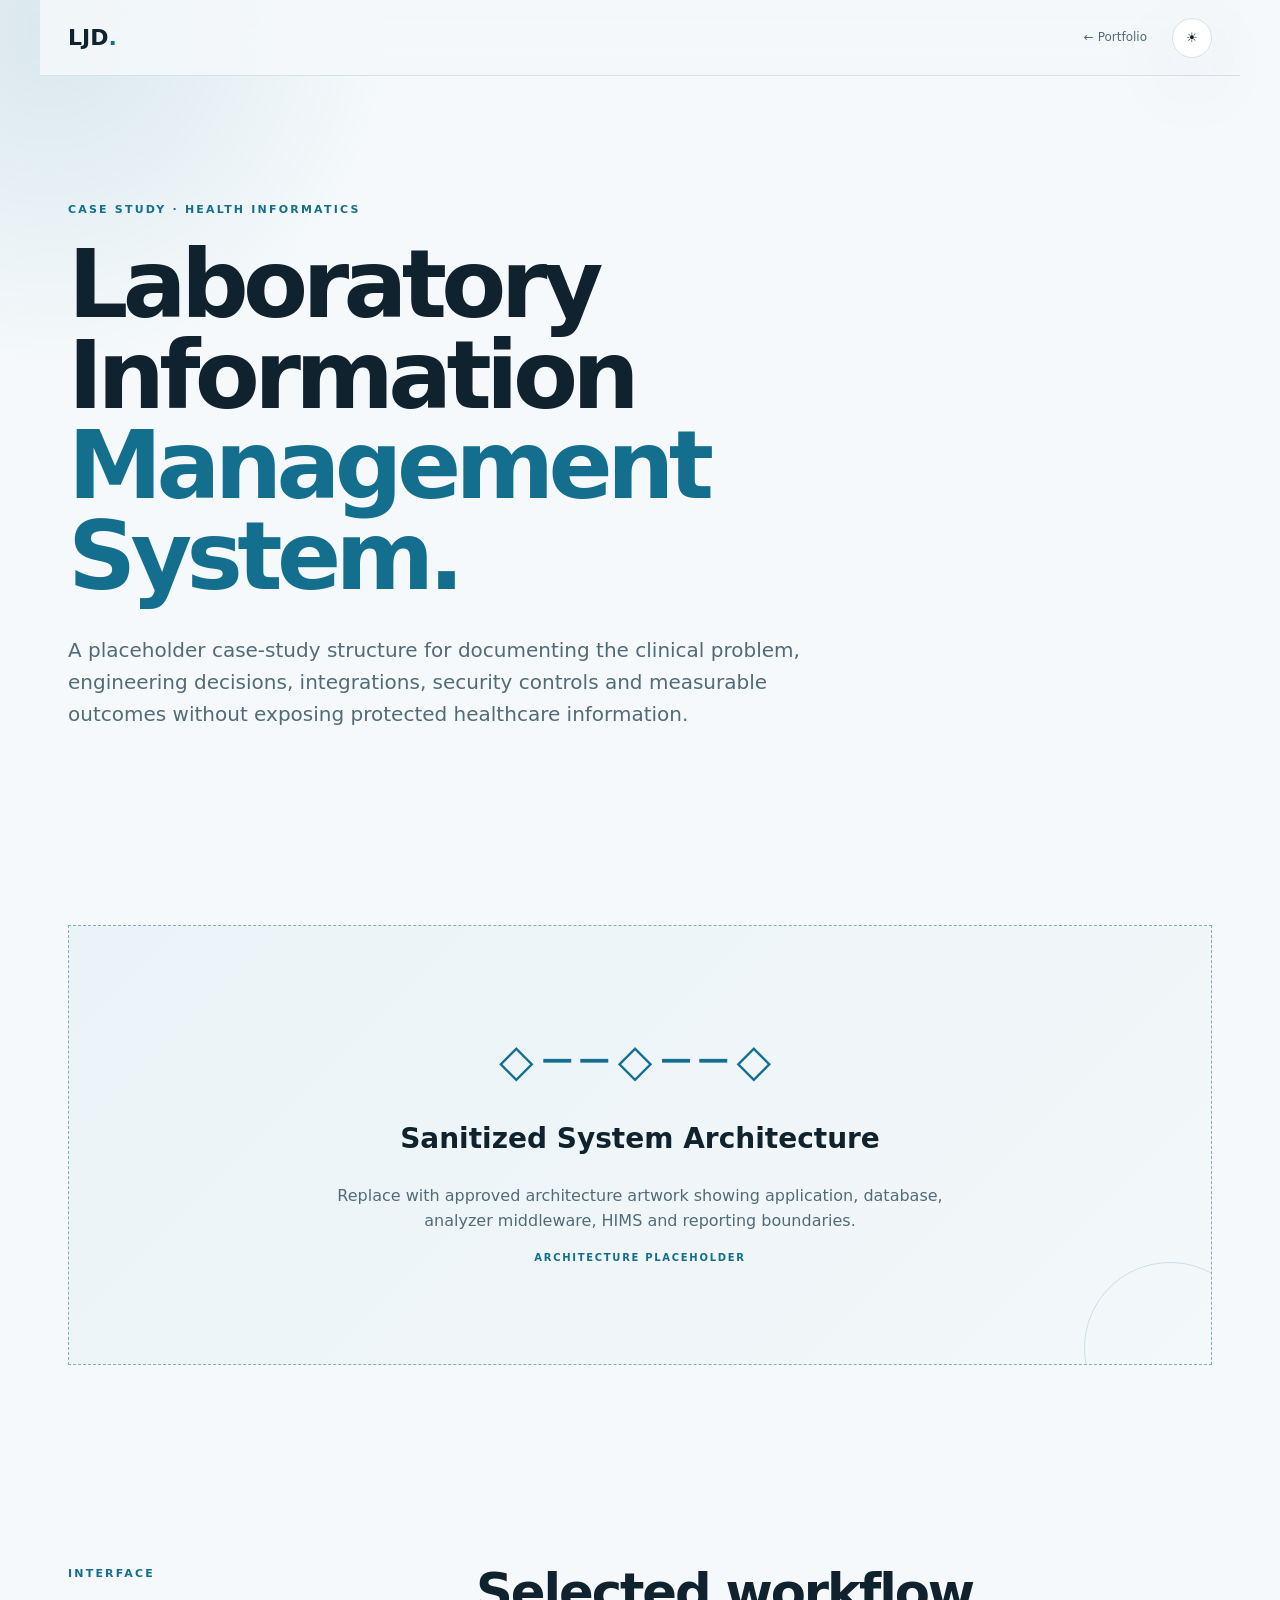
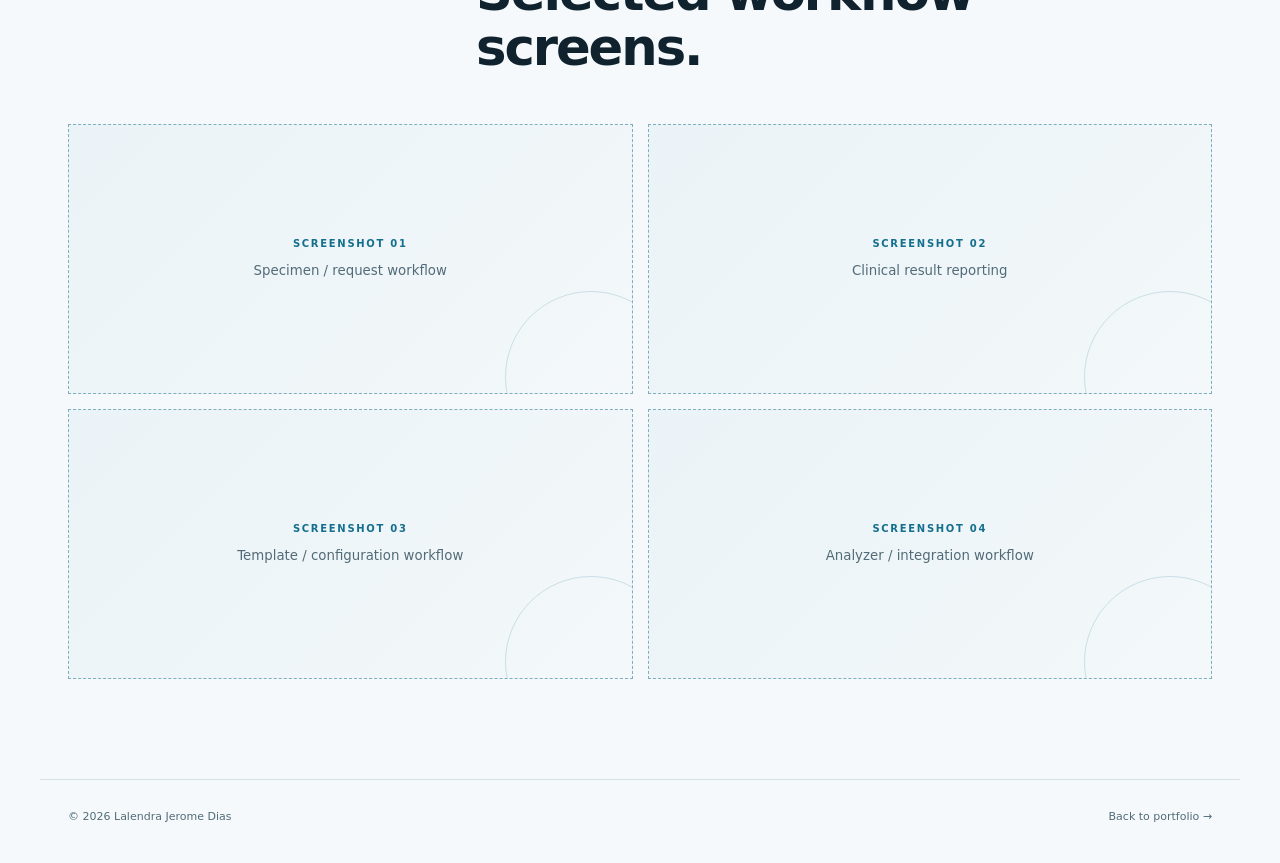
==== case-studies/lims.html @ 82908495 "Add LIMS case study placeholder page" ====
<!doctype html><html lang="en"><head><meta charset="utf-8"><meta name="viewport" content="width=device-width,initial-scale=1"><title>LIMS Case Study | Lalendra Dias</title><link rel="stylesheet" href="../assets/style.css"><script defer src="../assets/app.js"></script></head><body><header class="nav"><a class="brand" href="../index.html">LJD<span>.</span></a><nav><a href="../index.html#work">← Portfolio</a></nav><button id="theme" aria-label="Toggle theme"><span class="sun">☀</span><span class="moon">☾</span></button></header><main><section class="hero reveal"><div class="eyebrow">CASE STUDY · HEALTH INFORMATICS</div><h1>Laboratory Information <em>Management System.</em></h1><p class="lead">A placeholder case-study structure for documenting the clinical problem, engineering decisions, integrations, security controls and measurable outcomes without exposing protected healthcare information.</p></section><section><div class="architecture-placeholder reveal"><div class="diagram-icon">◇──◇──◇</div><h3>Sanitized System Architecture</h3><p>Replace with approved architecture artwork showing application, database, analyzer middleware, HIMS and reporting boundaries.</p><span>ARCHITECTURE PLACEHOLDER</span></div></section><section><div class="section-head reveal"><span>INTERFACE</span><h2>Selected workflow screens.</h2></div><div class="grid"><div class="shot reveal"><span>SCREENSHOT 01</span><small>Specimen / request workflow</small></div><div class="shot reveal"><span>SCREENSHOT 02</span><small>Clinical result reporting</small></div><div class="shot reveal"><span>SCREENSHOT 03</span><small>Template / configuration workflow</small></div><div class="shot reveal"><span>SCREENSHOT 04</span><small>Analyzer / integration workflow</small></div></div></section></main><footer><span>© <span id="year"></span> Lalendra Jerome Dias</span><a href="../index.html">Back to portfolio →</a></footer></body></html>
---- assets/style.css ----
:root{--bg:#071018;--panel:#0c1822;--panel2:#10232f;--text:#edf5f8;--muted:#91a7b5;--accent:#68c4df;--accent2:#86e1c3;--line:#203640;--shadow:0 24px 80px rgba(0,0,0,.2);--max:1200px}*{box-sizing:border-box}html{scroll-behavior:smooth;scroll-padding-top:90px}body{margin:0;background:var(--bg);color:var(--text);font-family:Inter,ui-sans-serif,system-ui,-apple-system,BlinkMacSystemFont,"Segoe UI",sans-serif;line-height:1.6;transition:background .45s,color .45s;overflow-x:hidden}body.light{--bg:#f5f9fb;--panel:#fff;--panel2:#eaf3f7;--text:#10222d;--muted:#526b78;--accent:#146f8e;--accent2:#177a63;--line:#d4e2e8;--shadow:0 24px 80px rgba(35,70,85,.1)}body:before{content:"";position:fixed;width:700px;height:700px;left:-300px;top:-320px;background:radial-gradient(circle,color-mix(in srgb,var(--accent) 12%,transparent),transparent 68%);pointer-events:none;z-index:-1}.cursor-glow{position:fixed;width:360px;height:360px;border-radius:50%;background:radial-gradient(circle,color-mix(in srgb,var(--accent) 7%,transparent),transparent 70%);transform:translate(-50%,-50%);pointer-events:none;z-index:-1;transition:opacity .3s}.nav{height:76px;max-width:var(--max);margin:auto;padding:0 28px;display:flex;align-items:center;border-bottom:1px solid var(--line);position:sticky;top:0;background:color-mix(in srgb,var(--bg) 86%,transparent);backdrop-filter:blur(18px);z-index:20}.brand{font-size:22px;font-weight:900;margin-right:auto}.brand span,.hero em{color:var(--accent)}a{color:inherit;text-decoration:none}.nav nav{display:flex;gap:23px;font-size:12px;color:var(--muted)}.nav nav a{transition:.2s}.nav nav a:hover{color:var(--text)}#theme{margin-left:25px;border:1px solid var(--line);background:var(--panel);color:var(--text);border-radius:50%;width:40px;height:40px;cursor:pointer;position:relative;box-shadow:var(--shadow)}#theme span{position:absolute;inset:0;display:grid;place-items:center;transition:.35s}.sun{opacity:0;transform:rotate(-80deg) scale(.6)}body.light .sun{opacity:1;transform:none}body.light .moon{opacity:0;transform:rotate(80deg) scale(.6)}main,footer{max-width:var(--max);margin:auto;padding:0 28px}.hero{padding:125px 0 75px}.eyebrow,.section-head>span,.contact>span{font-size:11px;letter-spacing:.2em;color:var(--accent);font-weight:850}.hero h1{font-size:clamp(50px,7.4vw,96px);line-height:.96;letter-spacing:-.06em;max-width:1050px;margin:20px 0 32px}.hero h1 em{font-style:normal}.lead{font-size:20px;color:var(--muted);max-width:780px}.lead strong{color:var(--text)}.actions{display:flex;gap:12px;margin:38px 0 76px}.primary,.secondary{display:inline-block;padding:13px 20px;border-radius:7px;font-weight:780;font-size:13px;transition:.25s}.primary{background:var(--accent);color:var(--bg)}.primary:hover{transform:translateY(-2px);box-shadow:0 10px 35px color-mix(in srgb,var(--accent) 20%,transparent)}.secondary{border:1px solid var(--line)}.secondary:hover{border-color:var(--accent)}.metrics{border-top:1px solid var(--line);border-bottom:1px solid var(--line);display:grid;grid-template-columns:repeat(4,1fr)}.metrics div{padding:27px 20px;border-right:1px solid var(--line)}.metrics div:first-child{padding-left:0}.metrics div:last-child{border:0}.metrics b{display:block;font-size:20px}.metrics span{font-size:11px;color:var(--muted)}section:not(.hero){padding:100px 0}.section-head{display:grid;grid-template-columns:1fr 2fr;gap:40px;margin-bottom:50px}.section-head h2{font-size:clamp(31px,4vw,53px);line-height:1.06;letter-spacing:-.04em;margin:0}.grid{display:grid;grid-template-columns:repeat(2,1fr);gap:15px}.project{background:var(--panel);border:1px solid var(--line);padding:34px;min-height:290px;position:relative;transition:transform .35s,border .35s,box-shadow .35s}.project:hover{transform:translateY(-5px);border-color:color-mix(in srgb,var(--accent) 65%,var(--line));box-shadow:var(--shadow)}.project.featured{grid-column:1/-1;min-height:390px;display:grid;grid-template-columns:1.15fr .85fr;gap:35px;align-items:stretch}.project-copy{display:flex;flex-direction:column;align-items:flex-start;justify-content:center}.tag{font-size:10px;letter-spacing:.15em;color:var(--accent);font-weight:850}.project h3{font-size:27px;letter-spacing:-.025em;margin:16px 0 10px}.project p,.research p{color:var(--muted)}.project a,.activity-card a{display:inline-block;margin-top:18px;color:var(--accent);font-weight:750;font-size:13px}.chips{display:flex;gap:8px;flex-wrap:wrap;margin-top:20px}.chips span{border:1px solid var(--line);padding:5px 9px;border-radius:20px;font-size:10px;color:var(--muted)}.privacy{font-size:11px;color:var(--muted);margin-top:18px}.shot,.architecture-placeholder{background:linear-gradient(135deg,var(--panel2),color-mix(in srgb,var(--accent) 5%,var(--panel)));border:1px dashed color-mix(in srgb,var(--accent) 45%,var(--line));position:relative;overflow:hidden}.shot:after,.architecture-placeholder:after{content:"";position:absolute;width:170px;height:170px;border:1px solid color-mix(in srgb,var(--accent) 18%,transparent);border-radius:50%;right:-45px;bottom:-70px}.shot{min-height:270px;display:flex;flex-direction:column;align-items:center;justify-content:center;text-align:center;padding:25px}.shot.compact{min-height:150px;margin:-10px -10px 27px}.shot span,.architecture-placeholder>span,.activity-card.placeholder>span{font-size:10px;letter-spacing:.17em;color:var(--accent);font-weight:800}.shot small{color:var(--muted);margin-top:8px}.architecture-placeholder{min-height:440px;display:flex;flex-direction:column;align-items:center;justify-content:center;text-align:center;padding:50px}.architecture-placeholder h3{font-size:28px;margin:20px 0 5px}.architecture-placeholder p{max-width:650px;color:var(--muted)}.diagram-icon{font-size:45px;letter-spacing:10px;color:var(--accent)}.timeline{position:relative;margin-left:17%}.timeline:before{content:"";position:absolute;left:104px;top:8px;bottom:8px;width:1px;background:var(--line)}.timeline-item{display:grid;grid-template-columns:105px 1fr;gap:45px;position:relative;padding:0 0 48px}.timeline-item:before{content:"";width:9px;height:9px;background:var(--accent);border:5px solid var(--bg);border-radius:50%;position:absolute;left:96px;top:5px}.timeline-item time{font-size:11px;color:var(--accent);font-weight:800}.timeline-item h3{margin:0 0 7px;font-size:22px}.timeline-item p{color:var(--muted);max-width:700px;margin:0}.credentials{display:grid;grid-template-columns:repeat(2,1fr);gap:14px}.credential{padding:32px;border:1px solid var(--line);background:var(--panel);min-height:210px;transition:.3s}.credential:hover{border-color:var(--accent);transform:translateY(-3px)}.credential>span{font-size:10px;letter-spacing:.15em;color:var(--accent);font-weight:800}.credential h3{font-size:23px;margin:25px 0 5px}.credential p{color:var(--muted);margin:0}.credential strong{display:block;margin-top:12px;color:var(--accent)}.credential.placeholder{border-style:dashed}.activity-grid{display:grid;grid-template-columns:.75fr 1.25fr;gap:14px}.activity-card{background:var(--panel);border:1px solid var(--line);padding:36px;min-height:300px}.activity-mark{font-size:50px;color:var(--accent)}.activity-card h3{font-size:25px}.activity-card p{color:var(--muted)}.activity-card.placeholder{border-style:dashed}.fake-contrib{height:100px;margin-top:28px;background-image:linear-gradient(90deg,color-mix(in srgb,var(--accent) 13%,transparent) 9px,transparent 9px),linear-gradient(color-mix(in srgb,var(--accent) 13%,transparent) 9px,transparent 9px);background-size:14px 14px}.research{display:grid;grid-template-columns:1.4fr 1fr;gap:80px;background:var(--panel);padding-left:46px!important;padding-right:46px!important;border:1px solid var(--line)}.research h2{font-size:46px;line-height:1.04;letter-spacing:-.04em}.research-list{display:flex;flex-direction:column;justify-content:center}.research-list span{padding:17px 0;border-bottom:1px solid var(--line);font-weight:650}.contact{border-top:1px solid var(--line);text-align:center}.contact h2{font-size:clamp(35px,5vw,61px);max-width:920px;margin:18px auto 45px;line-height:1.04;letter-spacing:-.045em}.contact-cards{display:grid;grid-template-columns:repeat(3,1fr);gap:12px;text-align:left}.contact-cards a{padding:23px;border:1px solid var(--line);background:var(--panel);transition:.3s}.contact-cards a:hover{transform:translateY(-4px);border-color:var(--accent)}.contact-cards small{display:block;color:var(--muted);font-size:9px;letter-spacing:.16em;margin-bottom:7px}.contact-cards strong{font-size:14px}footer{border-top:1px solid var(--line);padding-top:28px;padding-bottom:38px;display:flex;justify-content:space-between;color:var(--muted);font-size:11px}.reveal{opacity:0;transform:translateY(25px);transition:opacity .75s cubic-bezier(.2,.7,.2,1),transform .75s cubic-bezier(.2,.7,.2,1)}.reveal.visible{opacity:1;transform:none}@media(prefers-reduced-motion:reduce){*{scroll-behavior:auto!important}.reveal{opacity:1;transform:none;transition:none}.cursor-glow{display:none}}@media(max-width:900px){.nav nav{display:none}.project.featured,.section-head,.research,.activity-grid{grid-template-columns:1fr}.timeline{margin-left:0}.research{gap:20px}.contact-cards{grid-template-columns:1fr}}@media(max-width:700px){main,footer,.nav{padding-left:20px;padding-right:20px}.hero{padding-top:85px}.metrics,.grid,.credentials{grid-template-columns:1fr}.metrics div{border-right:0;border-bottom:1px solid var(--line);padding-left:0}.project.featured{grid-column:auto}.architecture-placeholder{min-height:350px;padding:30px}.timeline:before{left:0}.timeline-item{grid-template-columns:1fr;padding-left:28px;gap:5px}.timeline-item:before{left:-8px}.research{padding:30px 25px!important}.research h2{font-size:36px}.section-head{gap:12px}footer{gap:15px;flex-direction:column}.cursor-glow{display:none}}
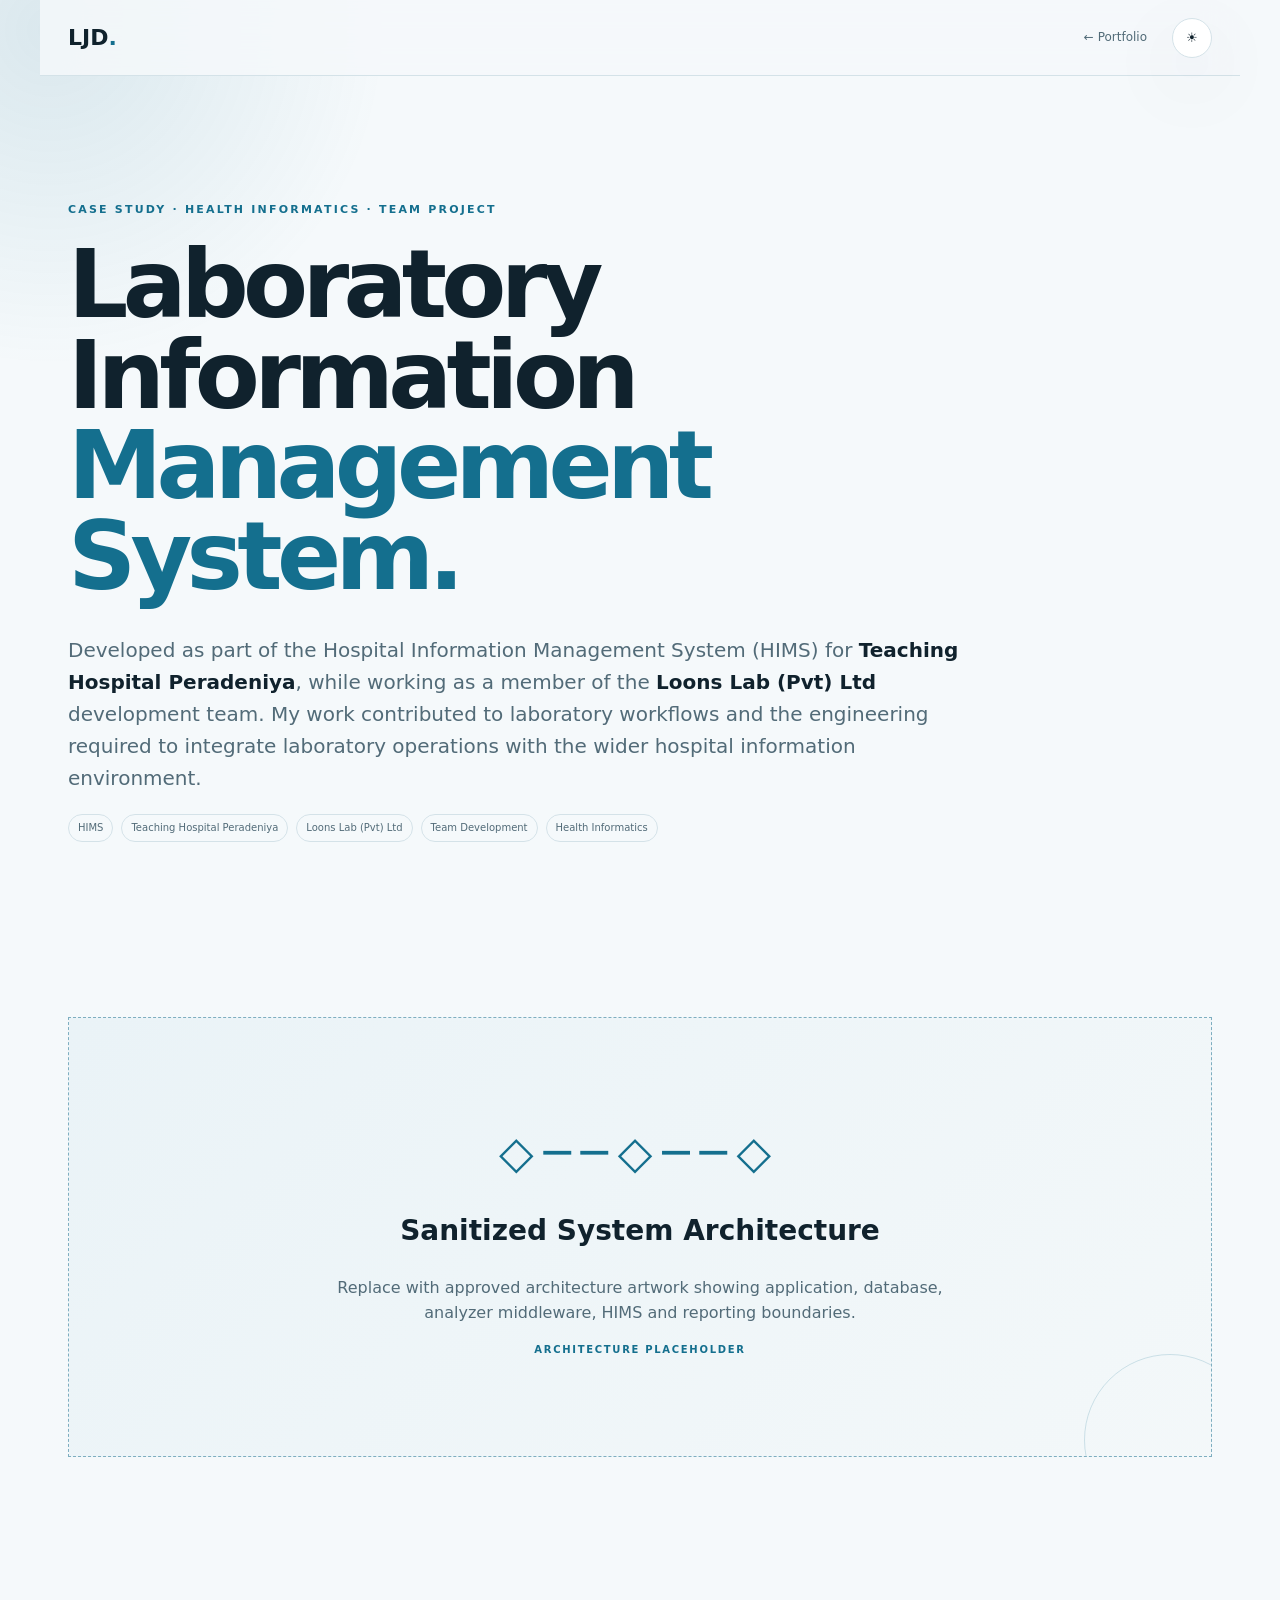
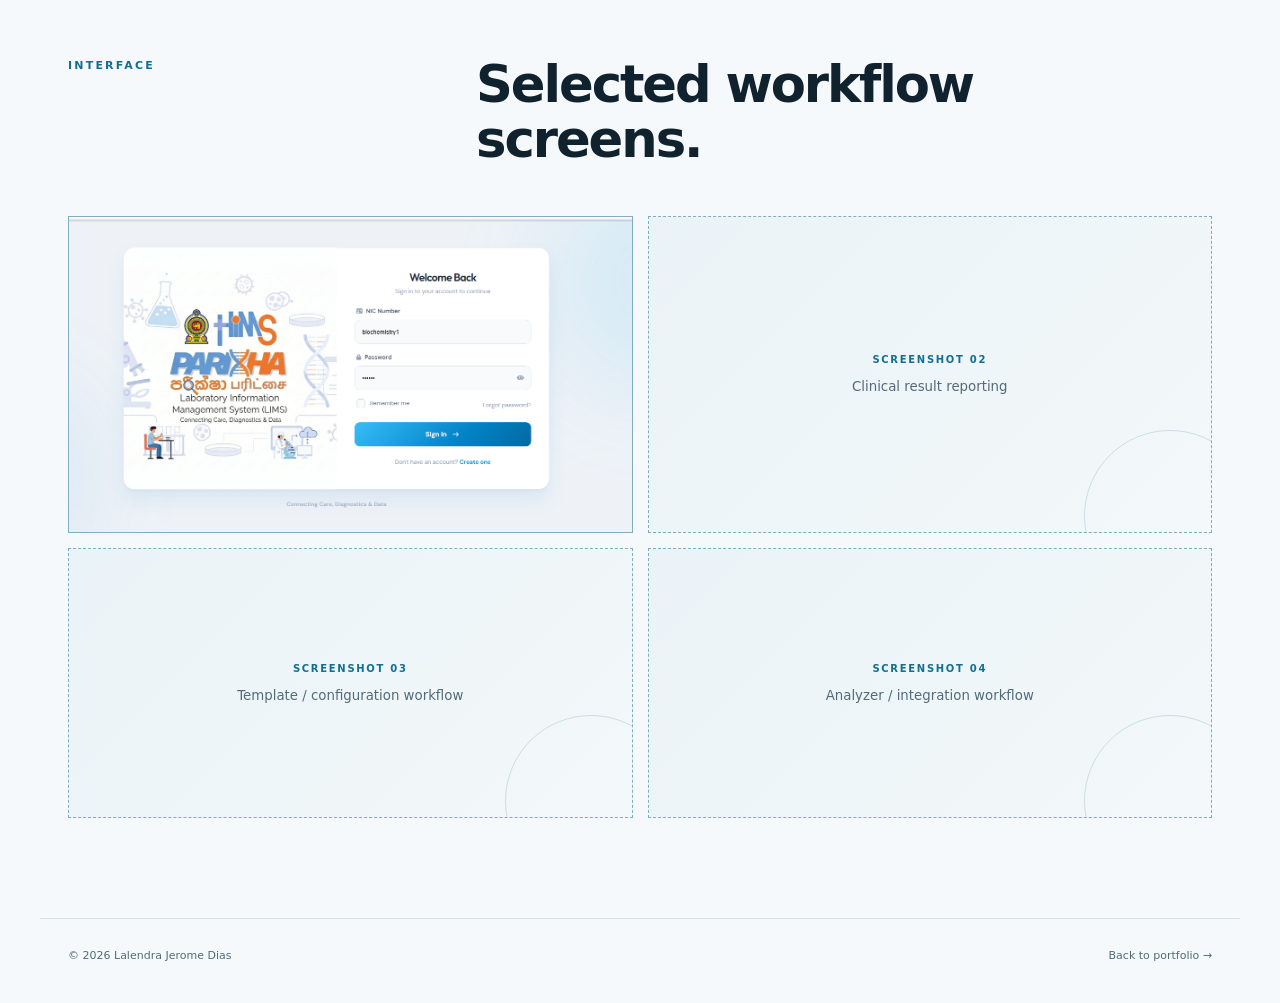
==== commit 0ffa29a8: "Add LIMS project context and attribution" ====
--- a/case-studies/lims.html
+++ b/case-studies/lims.html
@@ -1 +1 @@
-<!doctype html><html lang="en"><head><meta charset="utf-8"><meta name="viewport" content="width=device-width,initial-scale=1"><title>LIMS Case Study | Lalendra Dias</title><link rel="stylesheet" href="../assets/style.css"><script defer src="../assets/app.js"></script></head><body><header class="nav"><a class="brand" href="../index.html">LJD<span>.</span></a><nav><a href="../index.html#work">← Portfolio</a></nav><button id="theme" aria-label="Toggle theme"><span class="sun">☀</span><span class="moon">☾</span></button></header><main><section class="hero reveal"><div class="eyebrow">CASE STUDY · HEALTH INFORMATICS</div><h1>Laboratory Information <em>Management System.</em></h1><p class="lead">A placeholder case-study structure for documenting the clinical problem, engineering decisions, integrations, security controls and measurable outcomes without exposing protected healthcare information.</p></section><section><div class="architecture-placeholder reveal"><div class="diagram-icon">◇──◇──◇</div><h3>Sanitized System Architecture</h3><p>Replace with approved architecture artwork showing application, database, analyzer middleware, HIMS and reporting boundaries.</p><span>ARCHITECTURE PLACEHOLDER</span></div></section><section><div class="section-head reveal"><span>INTERFACE</span><h2>Selected workflow screens.</h2></div><div class="grid"><div class="shot reveal"><span>SCREENSHOT 01</span><small>Specimen / request workflow</small></div><div class="shot reveal"><span>SCREENSHOT 02</span><small>Clinical result reporting</small></div><div class="shot reveal"><span>SCREENSHOT 03</span><small>Template / configuration workflow</small></div><div class="shot reveal"><span>SCREENSHOT 04</span><small>Analyzer / integration workflow</small></div></div></section></main><footer><span>© <span id="year"></span> Lalendra Jerome Dias</span><a href="../index.html">Back to portfolio →</a></footer></body></html>+<!doctype html><html lang="en"><head><meta charset="utf-8"><meta name="viewport" content="width=device-width,initial-scale=1"><title>LIMS Case Study | Lalendra Dias</title><link rel="stylesheet" href="../assets/style.css"><script defer src="../assets/app.js"></script></head><body><header class="nav"><a class="brand" href="../index.html">LJD<span>.</span></a><nav><a href="../index.html#work">← Portfolio</a></nav><button id="theme" aria-label="Toggle theme"><span class="sun">☀</span><span class="moon">☾</span></button></header><main><section class="hero reveal"><div class="eyebrow">CASE STUDY · HEALTH INFORMATICS · TEAM PROJECT</div><h1>Laboratory Information <em>Management System.</em></h1><p class="lead">Developed as part of the Hospital Information Management System (HIMS) for <strong>Teaching Hospital Peradeniya</strong>, while working as a member of the <strong>Loons Lab (Pvt) Ltd</strong> development team. My work contributed to laboratory workflows and the engineering required to integrate laboratory operations with the wider hospital information environment.</p><div class="chips"><span>HIMS</span><span>Teaching Hospital Peradeniya</span><span>Loons Lab (Pvt) Ltd</span><span>Team Development</span><span>Health Informatics</span></div></section><section><div class="architecture-placeholder reveal"><div class="diagram-icon">◇──◇──◇</div><h3>Sanitized System Architecture</h3><p>Replace with approved architecture artwork showing application, database, analyzer middleware, HIMS and reporting boundaries.</p><span>ARCHITECTURE PLACEHOLDER</span></div></section><section><div class="section-head reveal"><span>INTERFACE</span><h2>Selected workflow screens.</h2></div><div class="grid"><div class="shot project-image reveal"><img src="../assets/lis-system.png" alt="Pariksha Laboratory Information Management System interface"></div><div class="shot reveal"><span>SCREENSHOT 02</span><small>Clinical result reporting</small></div><div class="shot reveal"><span>SCREENSHOT 03</span><small>Template / configuration workflow</small></div><div class="shot reveal"><span>SCREENSHOT 04</span><small>Analyzer / integration workflow</small></div></div></section></main><footer><span>© <span id="year"></span> Lalendra Jerome Dias</span><a href="../index.html">Back to portfolio →</a></footer></body></html>
--- a/assets/style.css
+++ b/assets/style.css
@@ -1 +1 @@
-:root{--bg:#071018;--panel:#0c1822;--panel2:#10232f;--text:#edf5f8;--muted:#91a7b5;--accent:#68c4df;--accent2:#86e1c3;--line:#203640;--shadow:0 24px 80px rgba(0,0,0,.2);--max:1200px}*{box-sizing:border-box}html{scroll-behavior:smooth;scroll-padding-top:90px}body{margin:0;background:var(--bg);color:var(--text);font-family:Inter,ui-sans-serif,system-ui,-apple-system,BlinkMacSystemFont,"Segoe UI",sans-serif;line-height:1.6;transition:background .45s,color .45s;overflow-x:hidden}body.light{--bg:#f5f9fb;--panel:#fff;--panel2:#eaf3f7;--text:#10222d;--muted:#526b78;--accent:#146f8e;--accent2:#177a63;--line:#d4e2e8;--shadow:0 24px 80px rgba(35,70,85,.1)}body:before{content:"";position:fixed;width:700px;height:700px;left:-300px;top:-320px;background:radial-gradient(circle,color-mix(in srgb,var(--accent) 12%,transparent),transparent 68%);pointer-events:none;z-index:-1}.cursor-glow{position:fixed;width:360px;height:360px;border-radius:50%;background:radial-gradient(circle,color-mix(in srgb,var(--accent) 7%,transparent),transparent 70%);transform:translate(-50%,-50%);pointer-events:none;z-index:-1;transition:opacity .3s}.nav{height:76px;max-width:var(--max);margin:auto;padding:0 28px;display:flex;align-items:center;border-bottom:1px solid var(--line);position:sticky;top:0;background:color-mix(in srgb,var(--bg) 86%,transparent);backdrop-filter:blur(18px);z-index:20}.brand{font-size:22px;font-weight:900;margin-right:auto}.brand span,.hero em{color:var(--accent)}a{color:inherit;text-decoration:none}.nav nav{display:flex;gap:23px;font-size:12px;color:var(--muted)}.nav nav a{transition:.2s}.nav nav a:hover{color:var(--text)}#theme{margin-left:25px;border:1px solid var(--line);background:var(--panel);color:var(--text);border-radius:50%;width:40px;height:40px;cursor:pointer;position:relative;box-shadow:var(--shadow)}#theme span{position:absolute;inset:0;display:grid;place-items:center;transition:.35s}.sun{opacity:0;transform:rotate(-80deg) scale(.6)}body.light .sun{opacity:1;transform:none}body.light .moon{opacity:0;transform:rotate(80deg) scale(.6)}main,footer{max-width:var(--max);margin:auto;padding:0 28px}.hero{padding:125px 0 75px}.eyebrow,.section-head>span,.contact>span{font-size:11px;letter-spacing:.2em;color:var(--accent);font-weight:850}.hero h1{font-size:clamp(50px,7.4vw,96px);line-height:.96;letter-spacing:-.06em;max-width:1050px;margin:20px 0 32px}.hero h1 em{font-style:normal}.lead{font-size:20px;color:var(--muted);max-width:780px}.lead strong{color:var(--text)}.actions{display:flex;gap:12px;margin:38px 0 76px}.primary,.secondary{display:inline-block;padding:13px 20px;border-radius:7px;font-weight:780;font-size:13px;transition:.25s}.primary{background:var(--accent);color:var(--bg)}.primary:hover{transform:translateY(-2px);box-shadow:0 10px 35px color-mix(in srgb,var(--accent) 20%,transparent)}.secondary{border:1px solid var(--line)}.secondary:hover{border-color:var(--accent)}.metrics{border-top:1px solid var(--line);border-bottom:1px solid var(--line);display:grid;grid-template-columns:repeat(4,1fr)}.metrics div{padding:27px 20px;border-right:1px solid var(--line)}.metrics div:first-child{padding-left:0}.metrics div:last-child{border:0}.metrics b{display:block;font-size:20px}.metrics span{font-size:11px;color:var(--muted)}section:not(.hero){padding:100px 0}.section-head{display:grid;grid-template-columns:1fr 2fr;gap:40px;margin-bottom:50px}.section-head h2{font-size:clamp(31px,4vw,53px);line-height:1.06;letter-spacing:-.04em;margin:0}.grid{display:grid;grid-template-columns:repeat(2,1fr);gap:15px}.project{background:var(--panel);border:1px solid var(--line);padding:34px;min-height:290px;position:relative;transition:transform .35s,border .35s,box-shadow .35s}.project:hover{transform:translateY(-5px);border-color:color-mix(in srgb,var(--accent) 65%,var(--line));box-shadow:var(--shadow)}.project.featured{grid-column:1/-1;min-height:390px;display:grid;grid-template-columns:1.15fr .85fr;gap:35px;align-items:stretch}.project-copy{display:flex;flex-direction:column;align-items:flex-start;justify-content:center}.tag{font-size:10px;letter-spacing:.15em;color:var(--accent);font-weight:850}.project h3{font-size:27px;letter-spacing:-.025em;margin:16px 0 10px}.project p,.research p{color:var(--muted)}.project a,.activity-card a{display:inline-block;margin-top:18px;color:var(--accent);font-weight:750;font-size:13px}.chips{display:flex;gap:8px;flex-wrap:wrap;margin-top:20px}.chips span{border:1px solid var(--line);padding:5px 9px;border-radius:20px;font-size:10px;color:var(--muted)}.privacy{font-size:11px;color:var(--muted);margin-top:18px}.shot,.architecture-placeholder{background:linear-gradient(135deg,var(--panel2),color-mix(in srgb,var(--accent) 5%,var(--panel)));border:1px dashed color-mix(in srgb,var(--accent) 45%,var(--line));position:relative;overflow:hidden}.shot:after,.architecture-placeholder:after{content:"";position:absolute;width:170px;height:170px;border:1px solid color-mix(in srgb,var(--accent) 18%,transparent);border-radius:50%;right:-45px;bottom:-70px}.shot{min-height:270px;display:flex;flex-direction:column;align-items:center;justify-content:center;text-align:center;padding:25px}.shot.compact{min-height:150px;margin:-10px -10px 27px}.shot span,.architecture-placeholder>span,.activity-card.placeholder>span{font-size:10px;letter-spacing:.17em;color:var(--accent);font-weight:800}.shot small{color:var(--muted);margin-top:8px}.architecture-placeholder{min-height:440px;display:flex;flex-direction:column;align-items:center;justify-content:center;text-align:center;padding:50px}.architecture-placeholder h3{font-size:28px;margin:20px 0 5px}.architecture-placeholder p{max-width:650px;color:var(--muted)}.diagram-icon{font-size:45px;letter-spacing:10px;color:var(--accent)}.timeline{position:relative;margin-left:17%}.timeline:before{content:"";position:absolute;left:104px;top:8px;bottom:8px;width:1px;background:var(--line)}.timeline-item{display:grid;grid-template-columns:105px 1fr;gap:45px;position:relative;padding:0 0 48px}.timeline-item:before{content:"";width:9px;height:9px;background:var(--accent);border:5px solid var(--bg);border-radius:50%;position:absolute;left:96px;top:5px}.timeline-item time{font-size:11px;color:var(--accent);font-weight:800}.timeline-item h3{margin:0 0 7px;font-size:22px}.timeline-item p{color:var(--muted);max-width:700px;margin:0}.credentials{display:grid;grid-template-columns:repeat(2,1fr);gap:14px}.credential{padding:32px;border:1px solid var(--line);background:var(--panel);min-height:210px;transition:.3s}.credential:hover{border-color:var(--accent);transform:translateY(-3px)}.credential>span{font-size:10px;letter-spacing:.15em;color:var(--accent);font-weight:800}.credential h3{font-size:23px;margin:25px 0 5px}.credential p{color:var(--muted);margin:0}.credential strong{display:block;margin-top:12px;color:var(--accent)}.credential.placeholder{border-style:dashed}.activity-grid{display:grid;grid-template-columns:.75fr 1.25fr;gap:14px}.activity-card{background:var(--panel);border:1px solid var(--line);padding:36px;min-height:300px}.activity-mark{font-size:50px;color:var(--accent)}.activity-card h3{font-size:25px}.activity-card p{color:var(--muted)}.activity-card.placeholder{border-style:dashed}.fake-contrib{height:100px;margin-top:28px;background-image:linear-gradient(90deg,color-mix(in srgb,var(--accent) 13%,transparent) 9px,transparent 9px),linear-gradient(color-mix(in srgb,var(--accent) 13%,transparent) 9px,transparent 9px);background-size:14px 14px}.research{display:grid;grid-template-columns:1.4fr 1fr;gap:80px;background:var(--panel);padding-left:46px!important;padding-right:46px!important;border:1px solid var(--line)}.research h2{font-size:46px;line-height:1.04;letter-spacing:-.04em}.research-list{display:flex;flex-direction:column;justify-content:center}.research-list span{padding:17px 0;border-bottom:1px solid var(--line);font-weight:650}.contact{border-top:1px solid var(--line);text-align:center}.contact h2{font-size:clamp(35px,5vw,61px);max-width:920px;margin:18px auto 45px;line-height:1.04;letter-spacing:-.045em}.contact-cards{display:grid;grid-template-columns:repeat(3,1fr);gap:12px;text-align:left}.contact-cards a{padding:23px;border:1px solid var(--line);background:var(--panel);transition:.3s}.contact-cards a:hover{transform:translateY(-4px);border-color:var(--accent)}.contact-cards small{display:block;color:var(--muted);font-size:9px;letter-spacing:.16em;margin-bottom:7px}.contact-cards strong{font-size:14px}footer{border-top:1px solid var(--line);padding-top:28px;padding-bottom:38px;display:flex;justify-content:space-between;color:var(--muted);font-size:11px}.reveal{opacity:0;transform:translateY(25px);transition:opacity .75s cubic-bezier(.2,.7,.2,1),transform .75s cubic-bezier(.2,.7,.2,1)}.reveal.visible{opacity:1;transform:none}@media(prefers-reduced-motion:reduce){*{scroll-behavior:auto!important}.reveal{opacity:1;transform:none;transition:none}.cursor-glow{display:none}}@media(max-width:900px){.nav nav{display:none}.project.featured,.section-head,.research,.activity-grid{grid-template-columns:1fr}.timeline{margin-left:0}.research{gap:20px}.contact-cards{grid-template-columns:1fr}}@media(max-width:700px){main,footer,.nav{padding-left:20px;padding-right:20px}.hero{padding-top:85px}.metrics,.grid,.credentials{grid-template-columns:1fr}.metrics div{border-right:0;border-bottom:1px solid var(--line);padding-left:0}.project.featured{grid-column:auto}.architecture-placeholder{min-height:350px;padding:30px}.timeline:before{left:0}.timeline-item{grid-template-columns:1fr;padding-left:28px;gap:5px}.timeline-item:before{left:-8px}.research{padding:30px 25px!important}.research h2{font-size:36px}.section-head{gap:12px}footer{gap:15px;flex-direction:column}.cursor-glow{display:none}}+:root{--bg:#071018;--panel:#0c1822;--panel2:#10232f;--text:#edf5f8;--muted:#91a7b5;--accent:#68c4df;--accent2:#86e1c3;--line:#203640;--shadow:0 24px 80px rgba(0,0,0,.2);--max:1200px}*{box-sizing:border-box}html{scroll-behavior:smooth;scroll-padding-top:90px}body{margin:0;background:var(--bg);color:var(--text);font-family:Inter,ui-sans-serif,system-ui,-apple-system,BlinkMacSystemFont,"Segoe UI",sans-serif;line-height:1.6;transition:background .45s,color .45s;overflow-x:hidden}body.light{--bg:#f5f9fb;--panel:#fff;--panel2:#eaf3f7;--text:#10222d;--muted:#526b78;--accent:#146f8e;--accent2:#177a63;--line:#d4e2e8;--shadow:0 24px 80px rgba(35,70,85,.1)}body:before{content:"";position:fixed;width:700px;height:700px;left:-300px;top:-320px;background:radial-gradient(circle,color-mix(in srgb,var(--accent) 12%,transparent),transparent 68%);pointer-events:none;z-index:-1}.cursor-glow{position:fixed;width:360px;height:360px;border-radius:50%;background:radial-gradient(circle,color-mix(in srgb,var(--accent) 7%,transparent),transparent 70%);transform:translate(-50%,-50%);pointer-events:none;z-index:-1;transition:opacity .3s}.nav{height:76px;max-width:var(--max);margin:auto;padding:0 28px;display:flex;align-items:center;border-bottom:1px solid var(--line);position:sticky;top:0;background:color-mix(in srgb,var(--bg) 86%,transparent);backdrop-filter:blur(18px);z-index:20}.brand{font-size:22px;font-weight:900;margin-right:auto}.brand span,.hero em{color:var(--accent)}a{color:inherit;text-decoration:none}.nav nav{display:flex;gap:23px;font-size:12px;color:var(--muted)}.nav nav a{transition:.2s}.nav nav a:hover{color:var(--text)}#theme{margin-left:25px;border:1px solid var(--line);background:var(--panel);color:var(--text);border-radius:50%;width:40px;height:40px;cursor:pointer;position:relative;box-shadow:var(--shadow)}#theme span{position:absolute;inset:0;display:grid;place-items:center;transition:.35s}.sun{opacity:0;transform:rotate(-80deg) scale(.6)}body.light .sun{opacity:1;transform:none}body.light .moon{opacity:0;transform:rotate(80deg) scale(.6)}main,footer{max-width:var(--max);margin:auto;padding:0 28px}.hero{padding:125px 0 75px}.eyebrow,.section-head>span,.contact>span{font-size:11px;letter-spacing:.2em;color:var(--accent);font-weight:850}.hero h1{font-size:clamp(50px,7.4vw,96px);line-height:.96;letter-spacing:-.06em;max-width:1050px;margin:20px 0 32px}.hero h1 em{font-style:normal}.lead{font-size:20px;color:var(--muted);max-width:900px}.lead strong{color:var(--text)}.actions{display:flex;gap:12px;margin:38px 0 76px}.primary,.secondary{display:inline-block;padding:13px 20px;border-radius:7px;font-weight:780;font-size:13px;transition:.25s}.primary{background:var(--accent);color:var(--bg)}.primary:hover{transform:translateY(-2px);box-shadow:0 10px 35px color-mix(in srgb,var(--accent) 20%,transparent)}.secondary{border:1px solid var(--line)}.secondary:hover{border-color:var(--accent)}.metrics{border-top:1px solid var(--line);border-bottom:1px solid var(--line);display:grid;grid-template-columns:repeat(4,1fr)}.metrics div{padding:27px 20px;border-right:1px solid var(--line)}.metrics div:first-child{padding-left:0}.metrics div:last-child{border:0}.metrics b{display:block;font-size:20px}.metrics span{font-size:11px;color:var(--muted)}section:not(.hero){padding:100px 0}.section-head{display:grid;grid-template-columns:1fr 2fr;gap:40px;margin-bottom:50px}.section-head h2{font-size:clamp(31px,4vw,53px);line-height:1.06;letter-spacing:-.04em;margin:0}.grid{display:grid;grid-template-columns:repeat(2,minmax(0,1fr));gap:15px}.project{background:var(--panel);border:1px solid var(--line);padding:34px;min-width:0;min-height:290px;position:relative;overflow:hidden;transition:transform .35s,border .35s,box-shadow .35s}.project:hover{transform:translateY(-5px);border-color:color-mix(in srgb,var(--accent) 65%,var(--line));box-shadow:var(--shadow)}.project.featured{grid-column:1/-1;min-height:390px;display:grid;grid-template-columns:minmax(0,.9fr) minmax(0,1.35fr);gap:35px;align-items:stretch}.project-copy{display:flex;min-width:0;flex-direction:column;align-items:flex-start;justify-content:center}.tag{font-size:10px;letter-spacing:.15em;color:var(--accent);font-weight:850}.project h3{font-size:27px;letter-spacing:-.025em;margin:16px 0 10px}.project p,.research p{color:var(--muted)}.project a,.activity-card a{display:inline-block;margin-top:18px;color:var(--accent);font-weight:750;font-size:13px}.chips{display:flex;gap:8px;flex-wrap:wrap;margin-top:20px}.chips span{border:1px solid var(--line);padding:5px 9px;border-radius:20px;font-size:10px;color:var(--muted)}.private-note{font-size:10px;color:var(--muted);margin-top:18px}.privacy{font-size:11px;color:var(--muted);margin-top:18px}.shot,.architecture-placeholder{background:linear-gradient(135deg,var(--panel2),color-mix(in srgb,var(--accent) 5%,var(--panel)));border:1px dashed color-mix(in srgb,var(--accent) 45%,var(--line));position:relative;overflow:hidden}.shot:after,.architecture-placeholder:after{content:"";position:absolute;width:170px;height:170px;border:1px solid color-mix(in srgb,var(--accent) 18%,transparent);border-radius:50%;right:-45px;bottom:-70px;pointer-events:none}.shot{min-height:270px;display:flex;flex-direction:column;align-items:center;justify-content:center;text-align:center;padding:25px}.shot.compact{height:190px;min-height:190px;margin:-10px -10px 27px}.shot span,.architecture-placeholder>span{font-size:10px;letter-spacing:.17em;color:var(--accent);font-weight:800}.shot small{color:var(--muted);margin-top:8px}.project-image{padding:0;border-style:solid;min-width:0;aspect-ratio:16/9;align-self:center}.project-image:after{display:none}.project-image img{display:block;width:100%;height:100%;object-fit:cover;object-position:center;border:0}.empty-shot{background:linear-gradient(135deg,color-mix(in srgb,var(--accent) 4%,var(--panel2)),var(--panel));}.empty-shot:before{content:"";position:absolute;inset:18px;border:1px solid color-mix(in srgb,var(--accent) 12%,transparent);pointer-events:none}.wide-slot{aspect-ratio:16/9;min-height:0;height:auto;align-self:center}.cadre-feature{border-color:color-mix(in srgb,var(--accent2) 25%,var(--line))}.architecture-placeholder{min-height:440px;display:flex;flex-direction:column;align-items:center;justify-content:center;text-align:center;padding:50px}.architecture-placeholder h3{font-size:28px;margin:20px 0 5px}.architecture-placeholder p{max-width:650px;color:var(--muted)}.diagram-icon{font-size:45px;letter-spacing:10px;color:var(--accent)}.timeline{position:relative;margin-left:17%}.timeline:before{content:"";position:absolute;left:104px;top:8px;bottom:8px;width:1px;background:var(--line)}.timeline-item{display:grid;grid-template-columns:105px 1fr;gap:45px;position:relative;padding:0 0 48px}.timeline-item:before{content:"";width:9px;height:9px;background:var(--accent);border:5px solid var(--bg);border-radius:50%;position:absolute;left:96px;top:5px}.timeline-item time{font-size:11px;color:var(--accent);font-weight:800}.timeline-item h3{margin:0 0 7px;font-size:22px}.timeline-item p{color:var(--muted);max-width:700px;margin:0}.credentials{display:grid;grid-template-columns:repeat(3,minmax(0,1fr));gap:14px}.credential{padding:32px;border:1px solid var(--line);background:var(--panel);min-height:210px;transition:.3s}.credential:hover{border-color:var(--accent);transform:translateY(-3px)}.credential>span{font-size:10px;letter-spacing:.15em;color:var(--accent);font-weight:800}.credential h3{font-size:23px;margin:25px 0 5px}.credential p{color:var(--muted);margin:0}.credential strong{display:block;margin-top:12px;color:var(--accent)}.activity-grid{display:grid;grid-template-columns:.75fr 1.25fr;gap:14px}.activity-card{background:var(--panel);border:1px solid var(--line);padding:36px;min-height:300px}.activity-mark{font-size:50px;color:var(--accent)}.activity-card h3{font-size:25px}.activity-card p{color:var(--muted)}.github-links{display:flex;gap:20px;flex-wrap:wrap}.fake-contrib{height:100px;margin-top:28px;background-image:linear-gradient(90deg,color-mix(in srgb,var(--accent) 13%,transparent) 9px,transparent 9px),linear-gradient(color-mix(in srgb,var(--accent) 13%,transparent) 9px,transparent 9px);background-size:14px 14px}.research{display:grid;grid-template-columns:1.4fr 1fr;gap:80px;background:var(--panel);padding-left:46px!important;padding-right:46px!important;border:1px solid var(--line)}.research h2{font-size:46px;line-height:1.04;letter-spacing:-.04em}.research-list{display:flex;flex-direction:column;justify-content:center}.research-list span{padding:17px 0;border-bottom:1px solid var(--line);font-weight:650}.contact{border-top:1px solid var(--line);text-align:center}.contact h2{font-size:clamp(35px,5vw,61px);max-width:920px;margin:18px auto 45px;line-height:1.04;letter-spacing:-.045em}.contact-cards{display:grid;grid-template-columns:repeat(3,1fr);gap:12px;text-align:left}.contact-cards a{padding:23px;border:1px solid var(--line);background:var(--panel);transition:.3s}.contact-cards a:hover{transform:translateY(-4px);border-color:var(--accent)}.contact-cards small{display:block;color:var(--muted);font-size:9px;letter-spacing:.16em;margin-bottom:7px}.contact-cards strong{font-size:14px}footer{border-top:1px solid var(--line);padding-top:28px;padding-bottom:38px;display:flex;justify-content:space-between;color:var(--muted);font-size:11px}.reveal{opacity:0;transform:translateY(25px);transition:opacity .75s cubic-bezier(.2,.7,.2,1),transform .75s cubic-bezier(.2,.7,.2,1)}.reveal.visible{opacity:1;transform:none}@media(prefers-reduced-motion:reduce){*{scroll-behavior:auto!important}.reveal{opacity:1;transform:none;transition:none}.cursor-glow{display:none}}@media(max-width:900px){.nav nav{display:none}.project.featured,.section-head,.research,.activity-grid{grid-template-columns:1fr}.project.featured .shot{width:100%}.timeline{margin-left:0}.research{gap:20px}.contact-cards{grid-template-columns:1fr}.credentials{grid-template-columns:1fr}}@media(max-width:700px){main,footer,.nav{padding-left:20px;padding-right:20px}.hero{padding-top:85px}.metrics,.grid,.credentials{grid-template-columns:1fr}.metrics div{border-right:0;border-bottom:1px solid var(--line);padding-left:0}.project.featured{grid-column:auto}.architecture-placeholder{min-height:350px;padding:30px}.timeline:before{left:0}.timeline-item{grid-template-columns:1fr;padding-left:28px;gap:5px}.timeline-item:before{left:-8px}.research{padding:30px 25px!important}.research h2{font-size:36px}.section-head{gap:12px}footer{gap:15px;flex-direction:column}.cursor-glow{display:none}}
